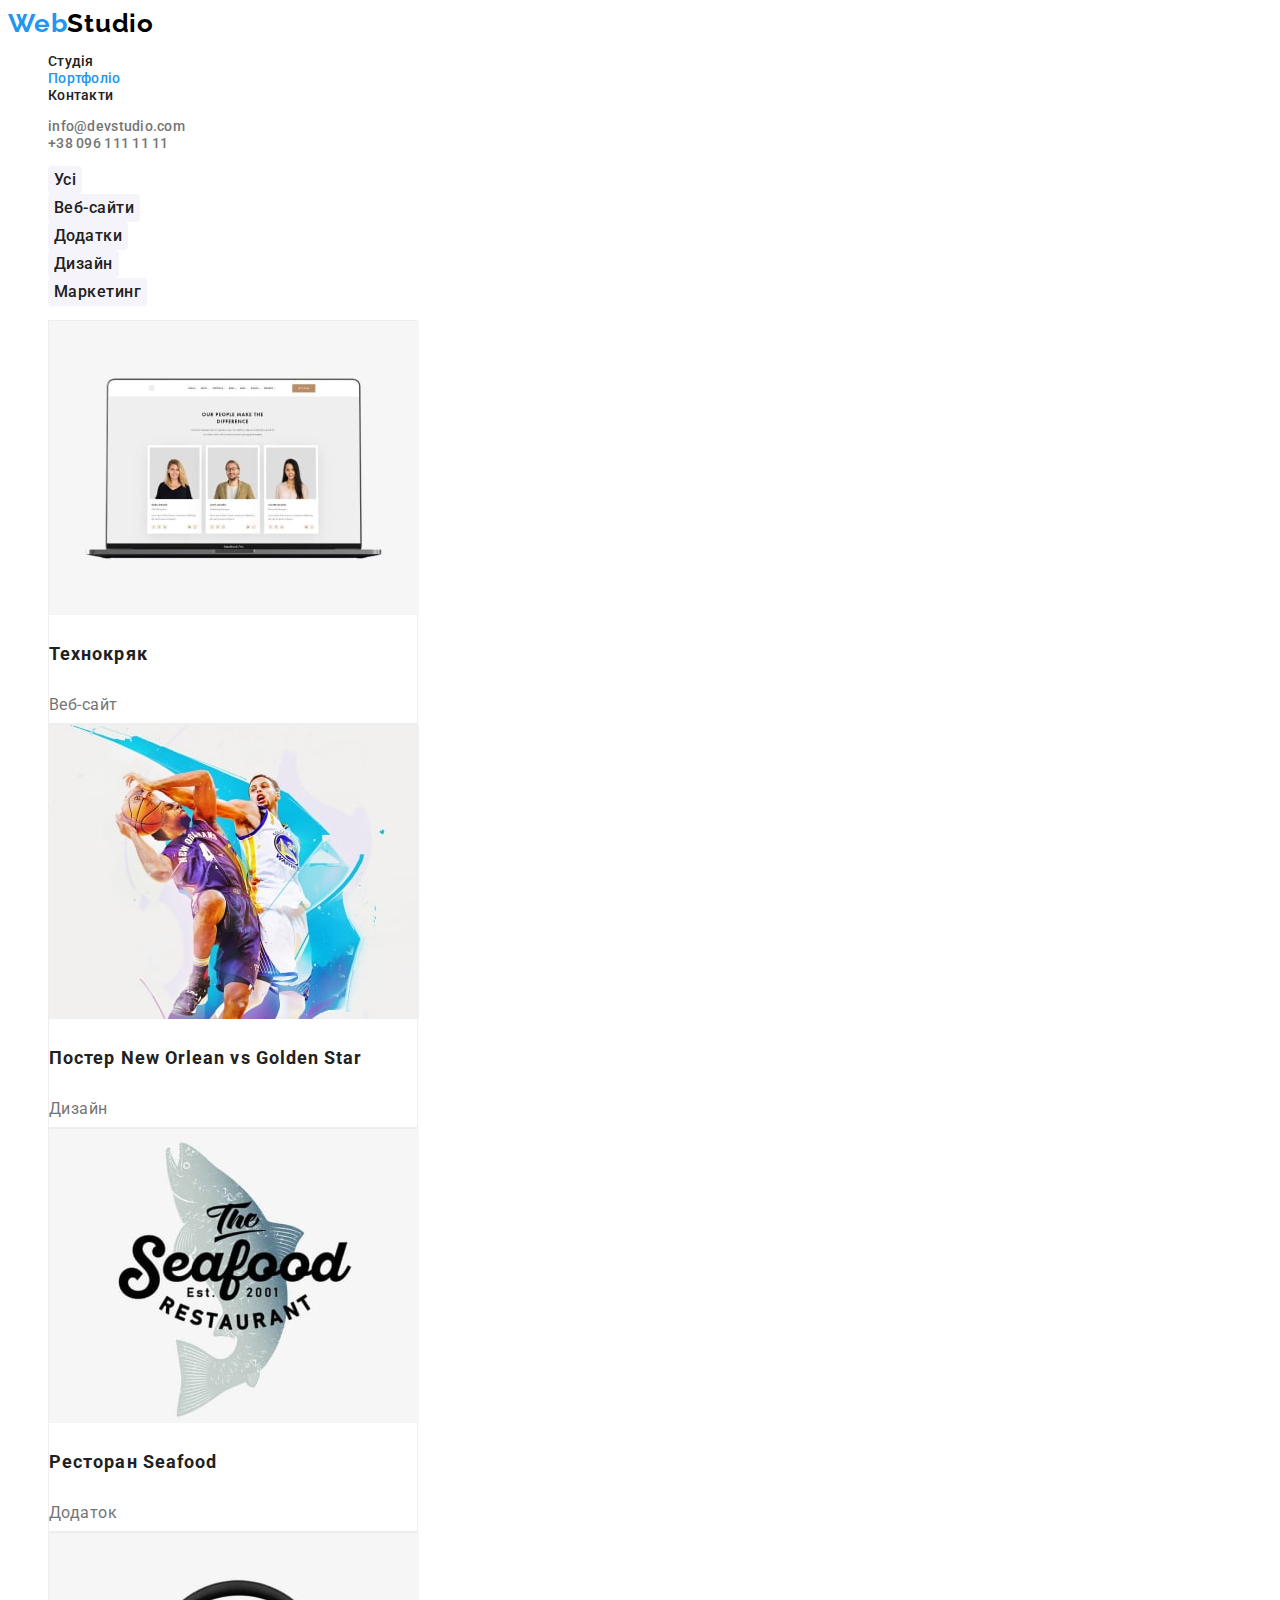
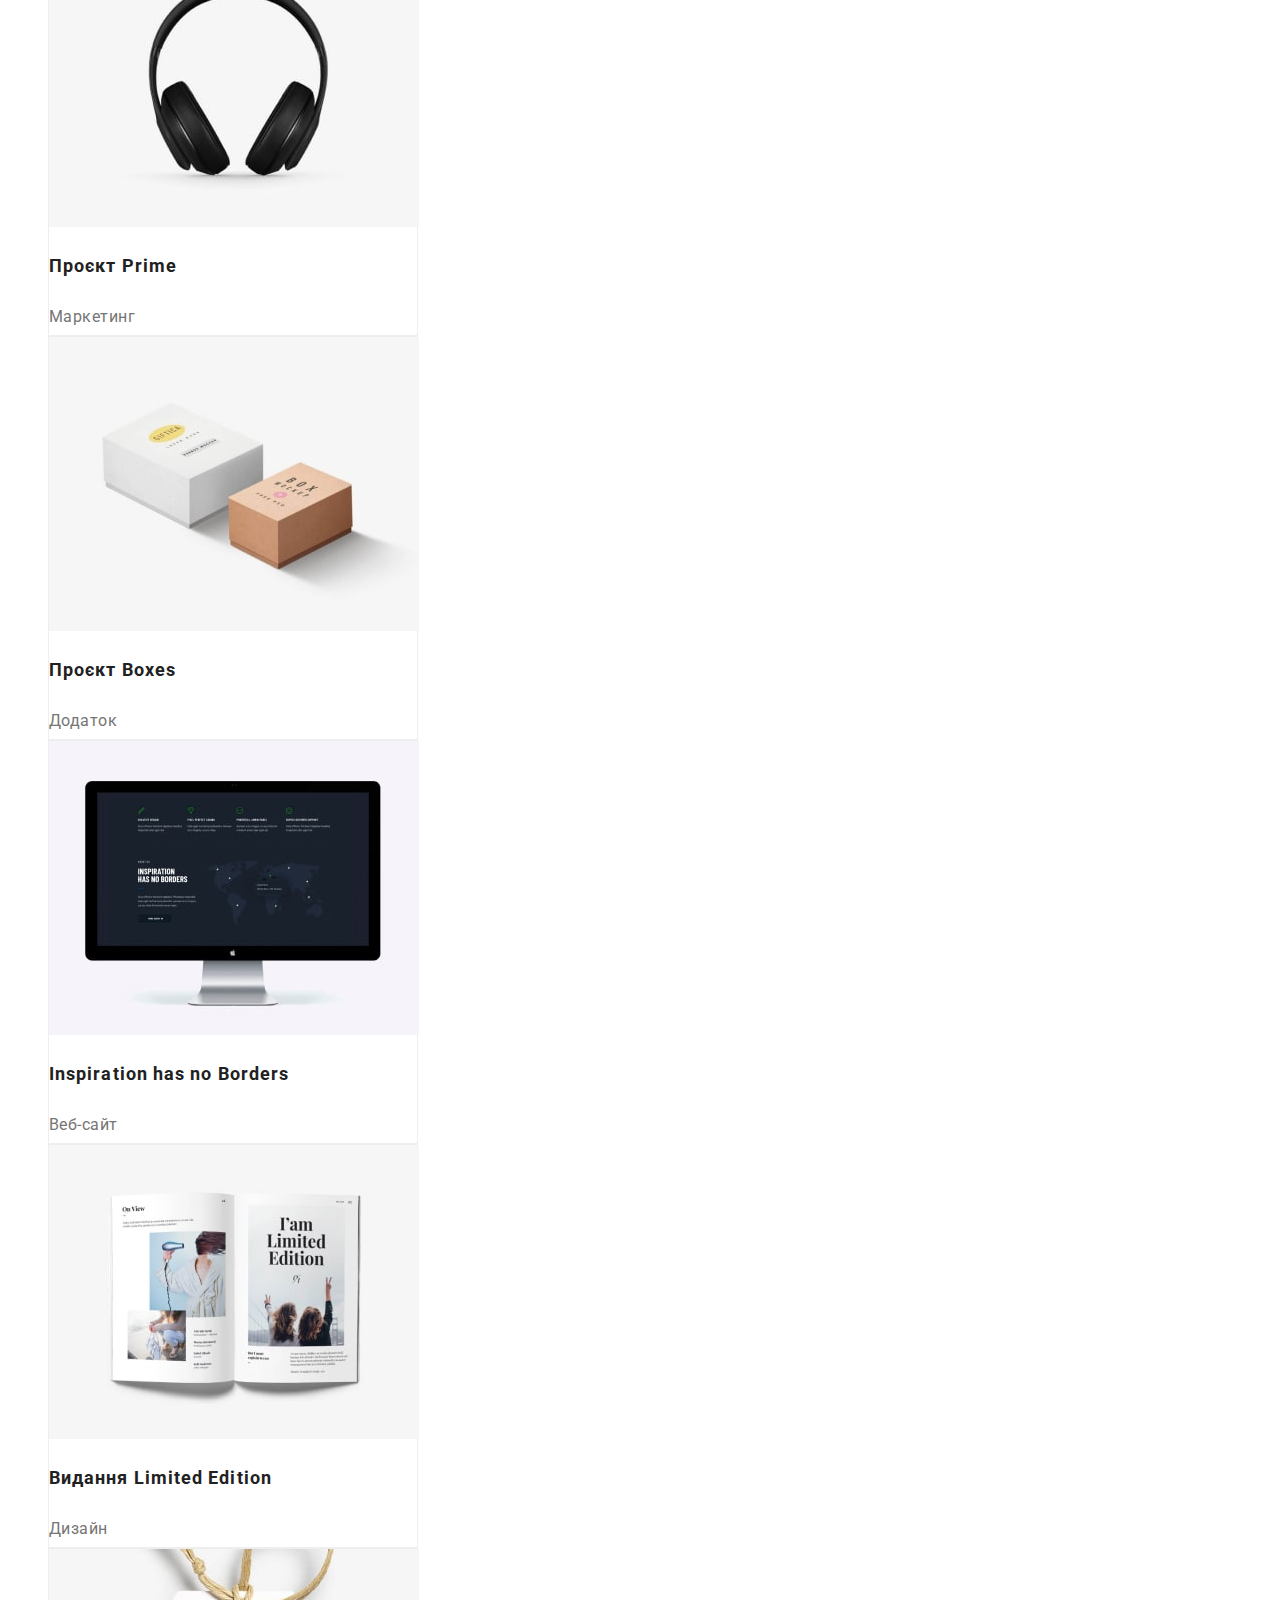
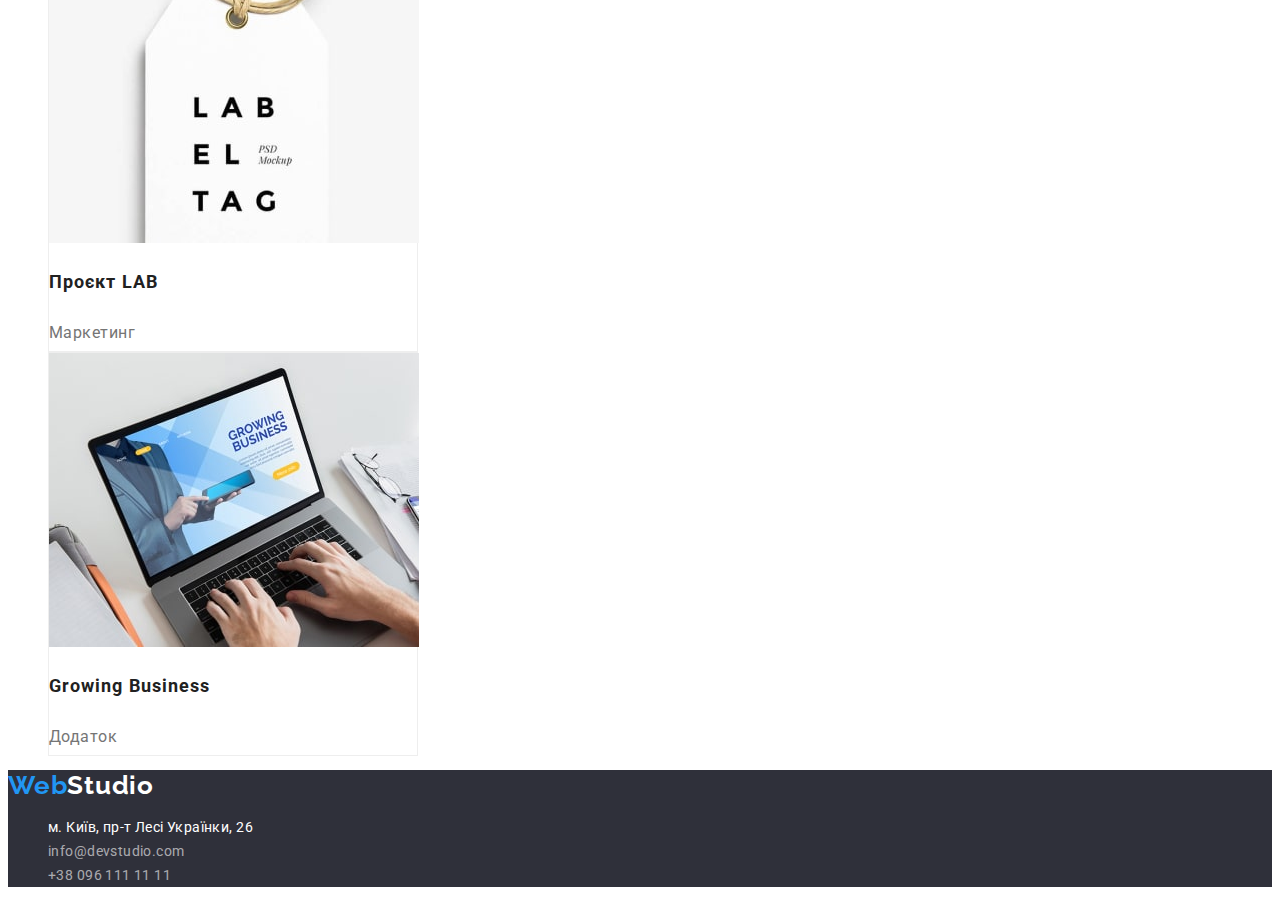
==== portfolio.html @ 9d87f9bf "Initial commit" ====
<!DOCTYPE html>
<html lang="uk">
  <head>
    <meta charset="UTF-8" />
    <meta http-equiv="X-UA-Compatible" content="IE=edge" />
    <meta name="viewport" content="width=device-width, initial-scale=1.0" />
    <title>WebStudio2</title>

    <link
      href="https://fonts.googleapis.com/css2?family=Raleway:wght@700&family=Roboto:wght@400;500;700;900&display=swap"
      rel="stylesheet"
    />
    <link rel="stylesheet" href="./css/styles.css" />
  </head>
  <body>
    <!-- Верхня лінія -->
    <header class="page-header">
      <nav>
        <a class="logo link" href="./index.html">Web<span class="logo-header">Studio</span></a>
        <ul class="nav-list list site-nav">
          <li class="nav-item"><a class="nav-link link" href="./index.html">Студія</a></li>
          <li class="nav-item">
            <a class="nav-link link current" href="./portfolio.html">Портфоліо</a>
          </li>
          <li class="nav-item"><a class="nav-link link" href="./index.html">Контакти</a></li>
        </ul>
      </nav>
      <ul class="list">
        <li><a class="link header-mail" href="mailto:info@devstudio.com">info@devstudio.com</a></li>
        <li><a class="link header-tel" href="tel:+380961111111">+38 096 111 11 11</a></li>
      </ul>
    </header>
    <!-- Portfolio -->
    <main>
      <section>
        <h1 class="visually-hidden"></h1>
        <ul class="filter">
          <li class="list button-list"><button type="button" class="btn-text">Усі</button></li>
          <li class="list button-list">
            <button type="button" class="btn-text">Веб-сайти</button>
          </li>
          <li class="list button-list"><button type="button" class="btn-text">Додатки</button></li>
          <li class="list button-list"><button type="button" class="btn-text">Дизайн</button></li>
          <li class="list button-list">
            <button type="button" class="btn-text">Маркетинг</button>
          </li>
        </ul>

        <ul class="list">
          <li class="box">
            <img src="./portfolio-img/web.jpg" alt="laptop" width="370" height="294" />
            <h3 class="portfolio-title">Технокряк</h3>
            <p class="portfolio-descr">Веб-сайт</p>
          </li>
          <li class="box">
            <img src="./portfolio-img/design.jpg" alt="basketboll" width="370" height="294" />
            <h3 class="portfolio-title">Постер New Orlean vs Golden Star</h3>
            <p class="portfolio-descr">Дизайн</p>
          </li>
          <li class="box">
            <img src="./portfolio-img/app.jpg" alt="seafood logo" width="370" height="294" />
            <h3 class="portfolio-title">Ресторан Seafood</h3>
            <p class="portfolio-descr">Додаток</p>
          </li>
          <li class="box">
            <img src="./portfolio-img/market.jpg" alt="headphones" width="370" height="294" />
            <h3 class="portfolio-title">Проєкт Prime</h3>
            <p class="portfolio-descr">Маркетинг</p>
          </li>
          <li class="box">
            <img src="./portfolio-img/boxes.jpg" alt="two boxes" width="370" height="294" />
            <h3 class="portfolio-title">Проєкт Boxes</h3>
            <p class="portfolio-descr">Додаток</p>
          </li>
          <li class="box">
            <img src="./portfolio-img/web2.jpg" alt="screen" width="370" height="294" />
            <h3 class="portfolio-title">Inspiration has no Borders</h3>
            <p class="portfolio-descr">Веб-сайт</p>
          </li>
          <li class="box">
            <img src="./portfolio-img/book.jpg" alt="open book" width="370" height="294" />
            <h3 class="portfolio-title">Видання Limited Edition</h3>
            <p class="portfolio-descr">Дизайн</p>
          </li>
          <li class="box">
            <img src="./portfolio-img/lab.jpg" alt="tag" width="370" height="294" />
            <h3 class="portfolio-title">Проєкт LAB</h3>
            <p class="portfolio-descr">Маркетинг</p>
          </li>
          <li class="box">
            <img src="./portfolio-img/laptop.jpg" alt="open laptop" width="370" height="294" />
            <h3 class="portfolio-title">Growing Business</h3>
            <p class="portfolio-descr">Додаток</p>
          </li>
        </ul>
      </section>
    </main>
    <!-- Підвал -->
    <footer class="footer-bgr">
      <a class="logo link" href="./index.html">Web<span class="logo-footer">Studio</span></a>
      <address>
        <ul class="list">
          <li>
            <a
              class="link footer-ad"
              href="https://goo.gl/maps/rZQNsx2Azzac7aHD6"
              rel="noopener noreferrer nofollow"
              target="_blank"
              >м. Київ, пр-т Лесі Українки, 26</a
            >
          </li>
          <li>
            <a class="link footer-contact" href="mailto:info@devstudio.com">info@devstudio.com</a>
          </li>
          <li>
            <a class="link footer-contact" href="tel:+380961111111">+38 096 111 11 11</a>
          </li>
        </ul>
      </address>
    </footer>
  </body>
</html>
---- css/styles.css ----
.list {
  list-style: none;
}
.link {
  text-decoration: none;
}
:root {
  --main-title-color: #ffffff;
  --acsent-colour: #2196f3;
  --text-color: #212121;
  --description-text-color: #757575;
}
body {
  font-family: 'Roboto', sans-serif;
  background-color: var(--main-title-color);
  color: var(--text-color);
  font-size: 14px;
}
/*-------------------------------------------------------Header----------*/
.visually-hidden {
  position: absolute;
  white-space: nowrap;
  width: 1px;
  height: 1px;
  overflow: hidden;
  border: 0;
  padding: 0;
  clip: rect(0 0 0 0);
  clip-path: inset(50%);
  margin: -1px;
}
.logo {
  font-family: 'Raleway', sans-serif;
  font-style: normal;
  font-weight: 700;
  font-size: 26px;
  line-height: 31px;
  letter-spacing: 0.03em;
  color: var(--acsent-colour);
}
.logo-header {
  color: #000000;
}

.site-nav .link.current {
  color: var(--acsent-colour);
}
.nav-link {
  font-weight: 500;
  line-height: 1.14;
  letter-spacing: 0.02em;
  color: var(--text-color);
}
.nav-link:hover,
.nav-link:focus {
  color: var(--acsent-colour);
}
.header-tel {
  font-weight: 500;
  line-height: 1.14;
  letter-spacing: 0.02em;
  color: var(--description-text-color);
}
.header-mail {
  font-weight: 500;
  line-height: 1.14;
  letter-spacing: 0.02em;
  color: var(--description-text-color);
}
.header-tel:hover,
.header-tel:focus {
  color: var(--acsent-colour);
}
.header-mail:hover,
.header-mail:focus {
  color: var(--acsent-colour);
}
/*-----------------------------------------------------Шапка--------------*/
.main-bg {
  background: #2f303a;
}
.main-title {
  font-weight: 900;
  font-size: 44px;
  line-height: calc(60 / 44);
  text-align: center;
  letter-spacing: 0.06em;
  text-transform: uppercase;
  color: var(--main-title-color);
}

.main-btn {
  font-family: inherit;
  font-weight: 700;
  font-size: 16px;
  line-height: calc(30 / 16);
  display: flex;
  align-items: center;
  text-align: center;
  letter-spacing: 0.06em;
  color: var(--main-title-color);
  cursor: pointer;
  background-color: var(--acsent-colour);
  box-shadow: 0px 4px 4px rgba(0, 0, 0, 0.15);
  border-radius: 4px;
  border: var(--acsent-colour);
}
.main-btn:hover,
.main-btn:focus {
  color: #188ce8;
}
/*-------------------------------------------Особливості-----------------*/

/*.features{
            position: absolute;
                width: 1170px;
                height: 98px;
                left: 215px;
                top: 774px;
        }
        .features-list{

        }
        .features-item{

        }*/
.fetures-title {
  font-size: 14px;
  line-height: calc(16 / 14);
  letter-spacing: 0.03em;
  text-transform: uppercase;
}
.features-text {
  line-height: calc(24 / 14);
  letter-spacing: 0.03em;
  color: var(--description-text-color);
}
/* .section-bgr{
            background-color: #F5F5F5;
        }*/
/*-------------------------------------------Чим ми займаємось-----------------*/
.section-title {
  font-size: 36px;
  line-height: calc(42 / 36);
  text-align: center;
  letter-spacing: 0.03em;
}
/*-------------------------------Team-----------------------------*/
.team-bgr {
  /* position: absolute;
width: 1600px;
height: 648px;
left: 0px;
top: 1446px;*/

  background-color: #f5f4fa;
}
.team-title {
  font-style: normal;
  font-weight: 500;
  font-size: 16px;
  line-height: calc(19 / 16);
  letter-spacing: 0.03em;
  color: var(--text-color);
}
.team-text {
  font-weight: 400;
  font-style: normal;
  font-size: 16px;
  line-height: calc(19 / 16);
  letter-spacing: 0.03em;
  color: var(--description-text-color);
}
.card {
  background: var(--main-title-color);
}
/*-------------------------------Footer-----------------------------*/
.footer-bgr {
  background-color: #2f303a;
}

.logo-footer {
  color: var(--main-title-color);
}
.footer-ad {
  font-style: normal;
  line-height: calc(24 / 14);
  letter-spacing: 0.03em;
  color: var(--main-title-color);
}
.footer-contact {
  font-style: normal;
  line-height: calc(24 / 14);
  letter-spacing: 0.03em;
  color: rgba(255, 255, 255, 0.6);
}
/*.footer-ad:hover,
.footer-ad:active {
  color: var(--acsent-colour);
}*/
.footer-contact:hover,
.footer-contact:focus {
  color: var(--acsent-colour);
}
/*-----------------------------------Portfolio-----------------------*/
/*Button-list*/

.btn-text {
  font-family: inherit;
  font-style: normal;
  font-weight: 500;
  font-size: 16px;
  line-height: calc(26 / 16);
  text-align: center;
  letter-spacing: 0.03em;
  color: var(--text-color);
  cursor: pointer;
  background-color: #f5f4fa;
  border-radius: 4px;
  border-style: none;
}

.btn-text:hover,
.btn-text:focus {
  background-color: var(--acsent-colour);
  color: var(--main-title-color);
}

/*--------Images---------------------*/
.box {
  box-sizing: border-box;

  width: 370px;
  height: 404px;
  left: 615px;
  top: 696px;

  background: var(--main-title-color);
  border: 1px solid #eeeeee;
}
.portfolio-title {
  font-size: 18px;
  line-height: calc(36 / 18);
  letter-spacing: 0.06em;
}
.portfolio-descr {
  font-size: 16px;
  line-height: calc(30 / 16);
  letter-spacing: 0.03em;
  color: var(--description-text-color);
}
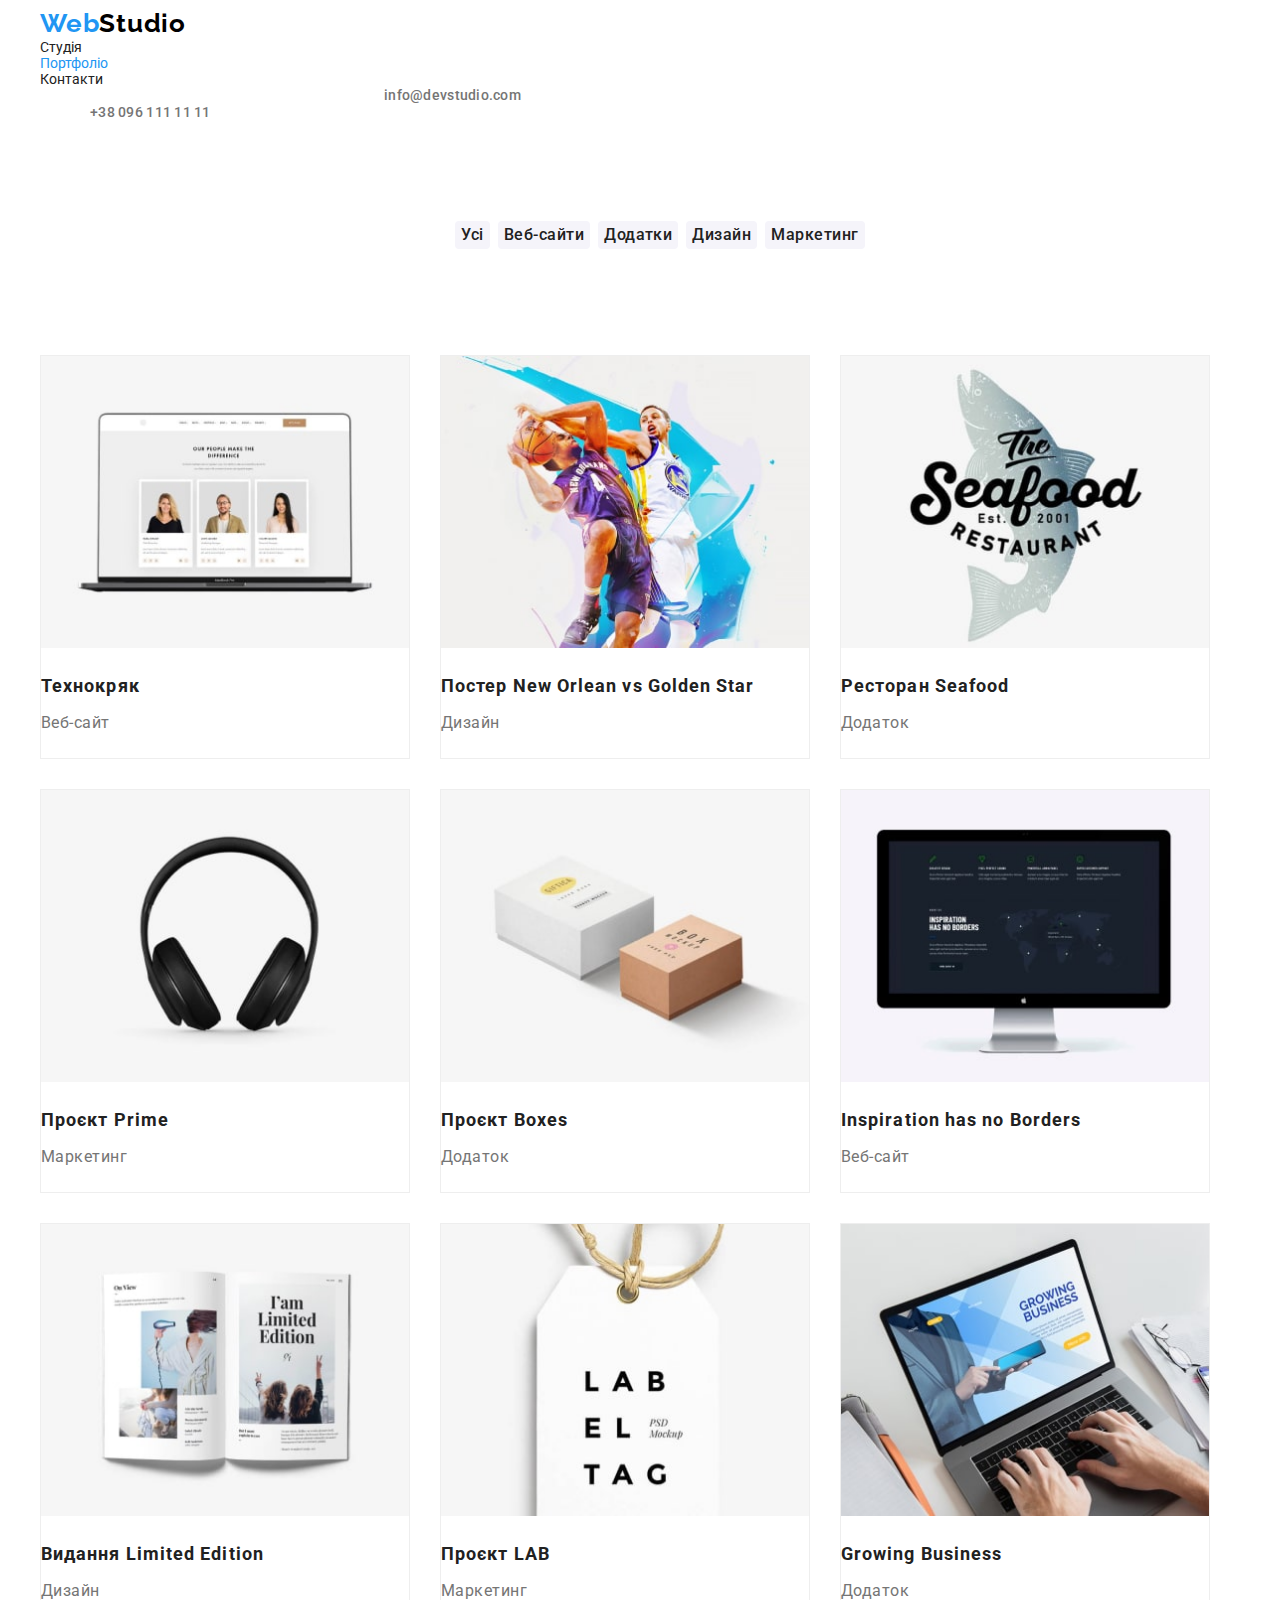
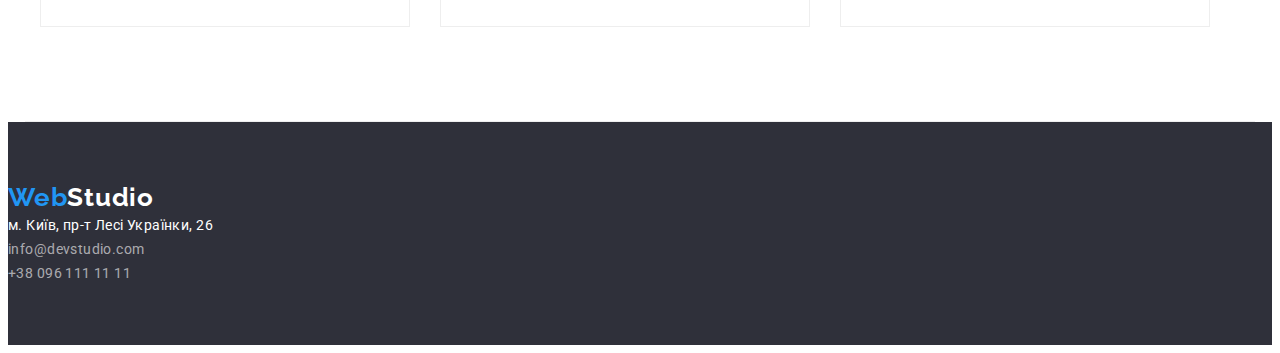
==== commit 9455da18: "...." ====
--- a/portfolio.html
+++ b/portfolio.html
@@ -5,7 +5,15 @@
     <meta http-equiv="X-UA-Compatible" content="IE=edge" />
     <meta name="viewport" content="width=device-width, initial-scale=1.0" />
     <title>WebStudio2</title>
-
+    <!--Normalise-->
+    <link
+      rel="stylesheet"
+      href="https://cdnjs.cloudflare.com/ajax/libs/modern-normalize/1.1.0/modern-normalize.min.css"
+      integrity="sha512-wpPYUAdjBVSE4KJnH1VR1HeZfpl1ub8YT/NKx4PuQ5NmX2tKuGu6U/JRp5y+Y8XG2tV+wKQpNHVUX03MfMFn9Q=="
+      crossorigin="anonymous"
+      referrerpolicy="no-referrer"
+    />
+    <!--Custom Styles-->
     <link
       href="https://fonts.googleapis.com/css2?family=Raleway:wght@700&family=Roboto:wght@400;500;700;900&display=swap"
       rel="stylesheet"
@@ -15,84 +23,94 @@
   <body>
     <!-- Верхня лінія -->
     <header class="page-header">
-      <nav>
-        <a class="logo link" href="./index.html">Web<span class="logo-header">Studio</span></a>
-        <ul class="nav-list list site-nav">
-          <li class="nav-item"><a class="nav-link link" href="./index.html">Студія</a></li>
-          <li class="nav-item">
-            <a class="nav-link link current" href="./portfolio.html">Портфоліо</a>
+      <div class="container">
+        <nav>
+          <a class="logo link" href="./index.html">Web<span class="logo-header">Studio</span></a>
+          <ul class="nav-list list site-nav">
+            <li class="nav-item"><a class="nav-link link" href="./index.html">Студія</a></li>
+            <li class="nav-item">
+              <a class="nav-link link current" href="./portfolio.html">Портфоліо</a>
+            </li>
+            <li class="nav-item"><a class="nav-link link" href="./index.html">Контакти</a></li>
+          </ul>
+        </nav>
+        <ul class="list">
+          <li>
+            <a class="link header-mail" href="mailto:info@devstudio.com">info@devstudio.com</a>
           </li>
-          <li class="nav-item"><a class="nav-link link" href="./index.html">Контакти</a></li>
+          <li><a class="link header-tel" href="tel:+380961111111">+38 096 111 11 11</a></li>
         </ul>
-      </nav>
-      <ul class="list">
-        <li><a class="link header-mail" href="mailto:info@devstudio.com">info@devstudio.com</a></li>
-        <li><a class="link header-tel" href="tel:+380961111111">+38 096 111 11 11</a></li>
-      </ul>
+      </div>
     </header>
-    <!-- Portfolio -->
+    <!--button list----->
     <main>
       <section>
-        <h1 class="visually-hidden"></h1>
-        <ul class="filter">
-          <li class="list button-list"><button type="button" class="btn-text">Усі</button></li>
-          <li class="list button-list">
-            <button type="button" class="btn-text">Веб-сайти</button>
-          </li>
-          <li class="list button-list"><button type="button" class="btn-text">Додатки</button></li>
-          <li class="list button-list"><button type="button" class="btn-text">Дизайн</button></li>
-          <li class="list button-list">
-            <button type="button" class="btn-text">Маркетинг</button>
-          </li>
-        </ul>
-
-        <ul class="list">
-          <li class="box">
-            <img src="./portfolio-img/web.jpg" alt="laptop" width="370" height="294" />
-            <h3 class="portfolio-title">Технокряк</h3>
-            <p class="portfolio-descr">Веб-сайт</p>
-          </li>
-          <li class="box">
-            <img src="./portfolio-img/design.jpg" alt="basketboll" width="370" height="294" />
-            <h3 class="portfolio-title">Постер New Orlean vs Golden Star</h3>
-            <p class="portfolio-descr">Дизайн</p>
-          </li>
-          <li class="box">
-            <img src="./portfolio-img/app.jpg" alt="seafood logo" width="370" height="294" />
-            <h3 class="portfolio-title">Ресторан Seafood</h3>
-            <p class="portfolio-descr">Додаток</p>
-          </li>
-          <li class="box">
-            <img src="./portfolio-img/market.jpg" alt="headphones" width="370" height="294" />
-            <h3 class="portfolio-title">Проєкт Prime</h3>
-            <p class="portfolio-descr">Маркетинг</p>
-          </li>
-          <li class="box">
-            <img src="./portfolio-img/boxes.jpg" alt="two boxes" width="370" height="294" />
-            <h3 class="portfolio-title">Проєкт Boxes</h3>
-            <p class="portfolio-descr">Додаток</p>
-          </li>
-          <li class="box">
-            <img src="./portfolio-img/web2.jpg" alt="screen" width="370" height="294" />
-            <h3 class="portfolio-title">Inspiration has no Borders</h3>
-            <p class="portfolio-descr">Веб-сайт</p>
-          </li>
-          <li class="box">
-            <img src="./portfolio-img/book.jpg" alt="open book" width="370" height="294" />
-            <h3 class="portfolio-title">Видання Limited Edition</h3>
-            <p class="portfolio-descr">Дизайн</p>
-          </li>
-          <li class="box">
-            <img src="./portfolio-img/lab.jpg" alt="tag" width="370" height="294" />
-            <h3 class="portfolio-title">Проєкт LAB</h3>
-            <p class="portfolio-descr">Маркетинг</p>
-          </li>
-          <li class="box">
-            <img src="./portfolio-img/laptop.jpg" alt="open laptop" width="370" height="294" />
-            <h3 class="portfolio-title">Growing Business</h3>
-            <p class="portfolio-descr">Додаток</p>
-          </li>
-        </ul>
+        <div class="container">
+          <h1 class="visually-hidden"></h1>
+          <ul class="filter">
+            <li class="list button-list"><button type="button" class="btn-text">Усі</button></li>
+            <li class="list button-list">
+              <button type="button" class="btn-text">Веб-сайти</button>
+            </li>
+            <li class="list button-list">
+              <button type="button" class="btn-text">Додатки</button>
+            </li>
+            <li class="list button-list"><button type="button" class="btn-text">Дизайн</button></li>
+            <li class="list button-list">
+              <button type="button" class="btn-text">Маркетинг</button>
+            </li>
+          </ul>
+        </div>
+        <!-- Portfolio -->
+        <div class="container img-border">
+          <ul class="list portfolio-card">
+            <li class="box">
+              <img src="./portfolio-img/web.jpg" alt="laptop" width="370" height="294" />
+              <h3 class="portfolio-title">Технокряк</h3>
+              <p class="portfolio-descr">Веб-сайт</p>
+            </li>
+            <li class="box">
+              <img src="./portfolio-img/design.jpg" alt="basketboll" width="370" height="294" />
+              <h3 class="portfolio-title">Постер New Orlean vs Golden Star</h3>
+              <p class="portfolio-descr">Дизайн</p>
+            </li>
+            <li class="box">
+              <img src="./portfolio-img/app.jpg" alt="seafood logo" width="370" height="294" />
+              <h3 class="portfolio-title">Ресторан Seafood</h3>
+              <p class="portfolio-descr">Додаток</p>
+            </li>
+            <li class="box">
+              <img src="./portfolio-img/market.jpg" alt="headphones" width="370" height="294" />
+              <h3 class="portfolio-title">Проєкт Prime</h3>
+              <p class="portfolio-descr">Маркетинг</p>
+            </li>
+            <li class="box">
+              <img src="./portfolio-img/boxes.jpg" alt="two boxes" width="370" height="294" />
+              <h3 class="portfolio-title">Проєкт Boxes</h3>
+              <p class="portfolio-descr">Додаток</p>
+            </li>
+            <li class="box">
+              <img src="./portfolio-img/web2.jpg" alt="screen" width="370" height="294" />
+              <h3 class="portfolio-title">Inspiration has no Borders</h3>
+              <p class="portfolio-descr">Веб-сайт</p>
+            </li>
+            <li class="box">
+              <img src="./portfolio-img/book.jpg" alt="open book" width="370" height="294" />
+              <h3 class="portfolio-title">Видання Limited Edition</h3>
+              <p class="portfolio-descr">Дизайн</p>
+            </li>
+            <li class="box">
+              <img src="./portfolio-img/lab.jpg" alt="tag" width="370" height="294" />
+              <h3 class="portfolio-title">Проєкт LAB</h3>
+              <p class="portfolio-descr">Маркетинг</p>
+            </li>
+            <li class="box">
+              <img src="./portfolio-img/laptop.jpg" alt="open laptop" width="370" height="294" />
+              <h3 class="portfolio-title">Growing Business</h3>
+              <p class="portfolio-descr">Додаток</p>
+            </li>
+          </ul>
+        </div>
       </section>
     </main>
     <!-- Підвал -->
--- a/css/styles.css
+++ b/css/styles.css
@@ -1,22 +1,67 @@
-.list {
-  list-style: none;
-}
-.link {
-  text-decoration: none;
-}
 :root {
   --main-title-color: #ffffff;
   --acsent-colour: #2196f3;
   --text-color: #212121;
   --description-text-color: #757575;
 }
+
 body {
   font-family: 'Roboto', sans-serif;
   background-color: var(--main-title-color);
   color: var(--text-color);
   font-size: 14px;
 }
-/*-------------------------------------------------------Header----------*/
+
+/*-------Reset---------*/
+/* Стили для обнуления верхних отступов у элементов  */
+h1,
+h2,
+h3,
+h4,
+h5,
+h6,
+p {
+  margin: 0;
+}
+
+/* Класс для обнуления базовых свойств у списков (ul)  */
+.list {
+  list-style: none;
+  padding-left: 0;
+  margin: 0;
+}
+
+/* Класс для обнуления базовых свойств у ссылок  */
+.link {
+  text-decoration: none;
+  color: inherit;
+}
+
+/* Свойства для корректного отображения картинок  */
+img {
+  display: block;
+  max-width: 100%;
+  height: auto;
+}
+
+/* Свойства для обнуления курсива у address  */
+
+address {
+  font-style: normal;
+}
+
+/* components */
+.container {
+  width: 1200px;
+  padding: 0 15px;
+  margin: 0 auto;
+}
+
+.section {
+  padding-top: 94px;
+  padding-bottom: 94px;
+}
+
 .visually-hidden {
   position: absolute;
   white-space: nowrap;
@@ -29,6 +74,17 @@
   clip-path: inset(50%);
   margin: -1px;
 }
+/*-------------------------------------------------------Header----------*/
+
+.header .container {
+  padding-left: 215px;
+  padding-right: 215px;
+}
+.header-container {
+  display: flex;
+  align-items: center;
+}
+
 .logo {
   font-family: 'Raleway', sans-serif;
   font-style: normal;
@@ -37,35 +93,62 @@
   line-height: 31px;
   letter-spacing: 0.03em;
   color: var(--acsent-colour);
+  margin-right: 93px;
 }
 .logo-header {
   color: #000000;
 }
 
+.header-nav-list {
+  display: flex;
+  align-items: center;
+  gap: 50px;
+}
+
 .site-nav .link.current {
   color: var(--acsent-colour);
 }
-.nav-link {
+
+.header-nav-item {
+  gap: 50px;
+}
+
+.header-nav-link {
   font-weight: 500;
   line-height: 1.14;
   letter-spacing: 0.02em;
   color: var(--text-color);
-}
-.nav-link:hover,
-.nav-link:focus {
-  color: var(--acsent-colour);
-}
+  padding-top: 32px;
+  padding-bottom: 32px;
+}
+.header-nav-link:hover,
+.header-nav-link:focus {
+  color: var(--acsent-colour);
+}
+
+.header-contact {
+  text-align: center;
+  margin-right: auto;
+  gap: 50px;
+  padding-top: 32px;
+  padding-bottom: 32px;
+  display: flex;
+}
+
 .header-tel {
   font-weight: 500;
   line-height: 1.14;
   letter-spacing: 0.02em;
   color: var(--description-text-color);
+  padding-right: 215px;
+  margin-left: 50px;
 }
 .header-mail {
   font-weight: 500;
   line-height: 1.14;
   letter-spacing: 0.02em;
   color: var(--description-text-color);
+  margin-left: 344px;
 }
 .header-tel:hover,
 .header-tel:focus {
@@ -75,18 +158,32 @@
 .header-mail:focus {
   color: var(--acsent-colour);
 }
+
+.header-nav .header-contact {
+  display: flex;
+  align-items: center;
+}
+
+.header-boeder {
+  border-bottom-width: 1px;
+  border-bottom-style: solid;
+  border-bottom-color: #ececec;
+}
 /*-----------------------------------------------------Шапка--------------*/
 .main-bg {
-  background: #2f303a;
+  background-color: #2f303a;
+  text-align: center;
+  padding-top: 200px;
+  padding-bottom: 200px;
 }
 .main-title {
   font-weight: 900;
   font-size: 44px;
   line-height: calc(60 / 44);
-  text-align: center;
   letter-spacing: 0.06em;
   text-transform: uppercase;
   color: var(--main-title-color);
+  margin-bottom: 30px;
 }
 
 .main-btn {
@@ -94,7 +191,7 @@
   font-weight: 700;
   font-size: 16px;
   line-height: calc(30 / 16);
-  display: flex;
+  display: inline-block;
   align-items: center;
   text-align: center;
   letter-spacing: 0.06em;
@@ -111,34 +208,38 @@
 }
 /*-------------------------------------------Особливості-----------------*/
 
-/*.features{
-            position: absolute;
-                width: 1170px;
-                height: 98px;
-                left: 215px;
-                top: 774px;
-        }
-        .features-list{
-
-        }
-        .features-item{
-
-        }*/
+.features {
+}
+
+.features-list {
+  display: flex;
+  gap: 30px;
+}
+
+.features-item {
+}
+
 .fetures-title {
   font-size: 14px;
   line-height: calc(16 / 14);
   letter-spacing: 0.03em;
   text-transform: uppercase;
-}
+  margin-bottom: 10px;
+  color: var(--text-color);
+}
+
 .features-text {
   line-height: calc(24 / 14);
   letter-spacing: 0.03em;
   color: var(--description-text-color);
 }
-/* .section-bgr{
-            background-color: #F5F5F5;
-        }*/
+
 /*-------------------------------------------Чим ми займаємось-----------------*/
+.work-img {
+  display: flex;
+  gap: 30px;
+}
+
 .section-title {
   font-size: 36px;
   line-height: calc(42 / 36);
@@ -146,15 +247,22 @@
   letter-spacing: 0.03em;
 }
 /*-------------------------------Team-----------------------------*/
-.team-bgr {
-  /* position: absolute;
-width: 1600px;
-height: 648px;
-left: 0px;
-top: 1446px;*/
-
+
+.team-section {
   background-color: #f5f4fa;
 }
+.section-title {
+  margin-bottom: 50px;
+}
+
+.team-card {
+  display: flex;
+  flex-wrap: wrap;
+  gap: 30px;
+  flex-basis: calc(100%-90px / 4);
+  align-items: center;
+}
+
 .team-title {
   font-style: normal;
   font-weight: 500;
@@ -162,7 +270,10 @@
   line-height: calc(19 / 16);
   letter-spacing: 0.03em;
   color: var(--text-color);
-}
+  margin-bottom: 10px;
+  margin-top: 30px;
+}
+
 .team-text {
   font-weight: 400;
   font-style: normal;
@@ -170,6 +281,7 @@
   line-height: calc(19 / 16);
   letter-spacing: 0.03em;
   color: var(--description-text-color);
+  margin-bottom: 30px;
 }
 .card {
   background: var(--main-title-color);
@@ -177,6 +289,8 @@
 /*-------------------------------Footer-----------------------------*/
 .footer-bgr {
   background-color: #2f303a;
+  padding-top: 60px;
+  padding-bottom: 60px;
 }
 
 .logo-footer {
@@ -187,12 +301,15 @@
   line-height: calc(24 / 14);
   letter-spacing: 0.03em;
   color: var(--main-title-color);
+  margin-top: 20px;
+  margin-bottom: 9px;
 }
 .footer-contact {
   font-style: normal;
   line-height: calc(24 / 14);
   letter-spacing: 0.03em;
   color: rgba(255, 255, 255, 0.6);
+  gap: 9px;
 }
 /*.footer-ad:hover,
 .footer-ad:active {
@@ -204,6 +321,13 @@
 }
 /*-----------------------------------Portfolio-----------------------*/
 /*Button-list*/
+
+.filter {
+  display: flex;
+  margin: 100px 0 50px 0;
+  justify-content: center;
+  gap: 8px;
+}
 
 .btn-text {
   font-family: inherit;
@@ -238,14 +362,37 @@
   background: var(--main-title-color);
   border: 1px solid #eeeeee;
 }
+
+.img-border {
+  border: 1px;
+  border-bottom-style: solid;
+  color: #eeeeee;
+}
+
 .portfolio-title {
+  font-weight: 700;
   font-size: 18px;
   line-height: calc(36 / 18);
   letter-spacing: 0.06em;
-}
+  color: var(--text-color);
+  padding-top: 20px;
+  margin-bottom: 4px;
+}
+
 .portfolio-descr {
   font-size: 16px;
   line-height: calc(30 / 16);
   letter-spacing: 0.03em;
   color: var(--description-text-color);
-}
+  padding-bottom: 20px;
+}
+
+.portfolio-card {
+  display: flex;
+  flex-wrap: wrap;
+  gap: 30px;
+  flex-basis: calc(100%-180px / 9);
+  align-items: center;
+  padding-bottom: 94px;
+  padding-top: 56px;
+}
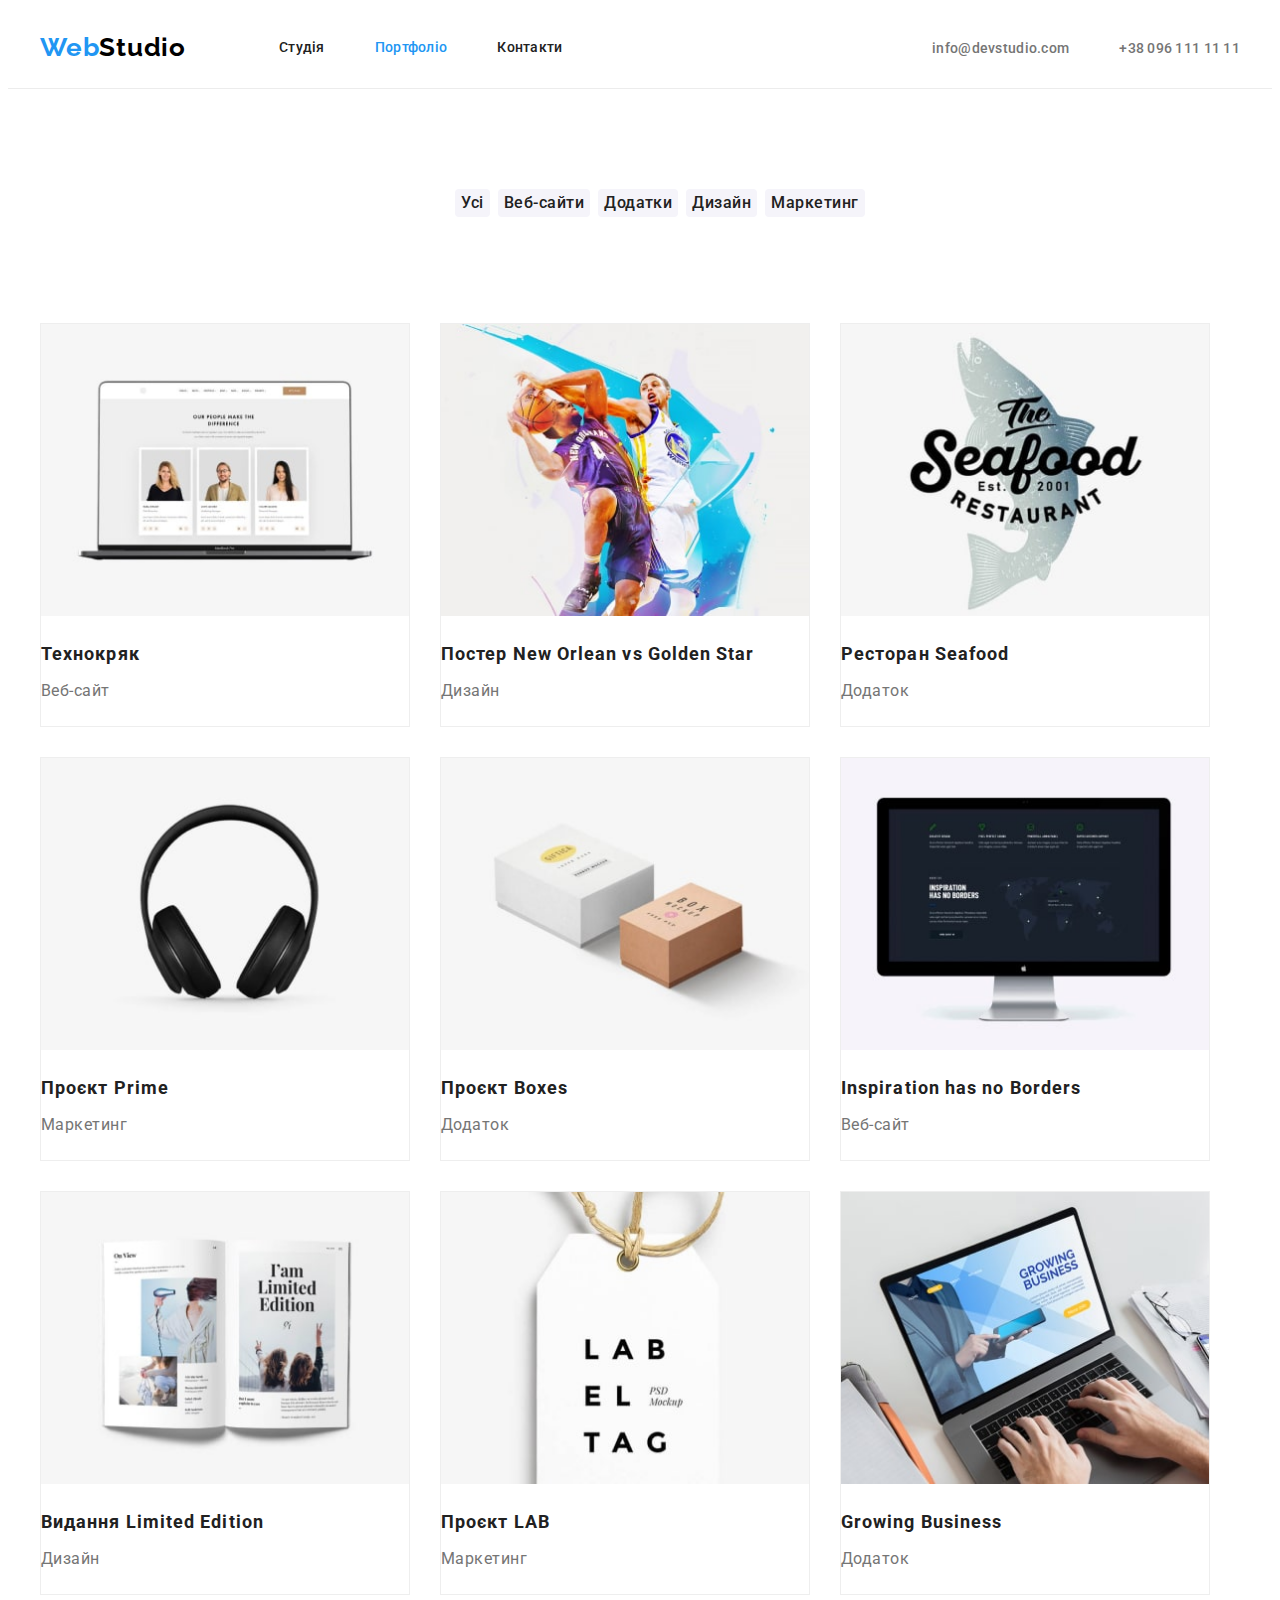
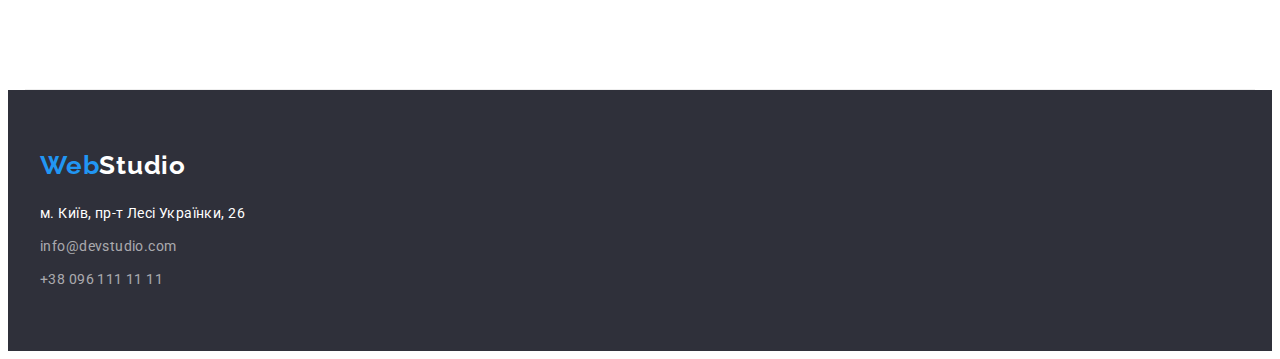
==== commit 8703656b: "fixed" ====
--- a/portfolio.html
+++ b/portfolio.html
@@ -22,19 +22,23 @@
   </head>
   <body>
     <!-- Верхня лінія -->
-    <header class="page-header">
-      <div class="container">
-        <nav>
+    <header class="page-header header-border">
+      <div class="header-container container">
+        <nav class="header-nav">
           <a class="logo link" href="./index.html">Web<span class="logo-header">Studio</span></a>
-          <ul class="nav-list list site-nav">
-            <li class="nav-item"><a class="nav-link link" href="./index.html">Студія</a></li>
-            <li class="nav-item">
-              <a class="nav-link link current" href="./portfolio.html">Портфоліо</a>
+          <ul class="header-nav-list list site-nav">
+            <li class="header-nav-item">
+              <a class="header-nav-link link" href="./index.html">Студія</a>
             </li>
-            <li class="nav-item"><a class="nav-link link" href="./index.html">Контакти</a></li>
+            <li class="header-nav-item">
+              <a class="header-nav-link link current" href="./portfolio.html">Портфоліо</a>
+            </li>
+            <li class="header-nav-item">
+              <a class="header-nav-link link" href="./index.html">Контакти</a>
+            </li>
           </ul>
         </nav>
-        <ul class="list">
+        <ul class="header-contact list">
           <li>
             <a class="link header-mail" href="mailto:info@devstudio.com">info@devstudio.com</a>
           </li>
@@ -115,26 +119,28 @@
     </main>
     <!-- Підвал -->
     <footer class="footer-bgr">
-      <a class="logo link" href="./index.html">Web<span class="logo-footer">Studio</span></a>
-      <address>
-        <ul class="list">
-          <li>
-            <a
-              class="link footer-ad"
-              href="https://goo.gl/maps/rZQNsx2Azzac7aHD6"
-              rel="noopener noreferrer nofollow"
-              target="_blank"
-              >м. Київ, пр-т Лесі Українки, 26</a
-            >
-          </li>
-          <li>
-            <a class="link footer-contact" href="mailto:info@devstudio.com">info@devstudio.com</a>
-          </li>
-          <li>
-            <a class="link footer-contact" href="tel:+380961111111">+38 096 111 11 11</a>
-          </li>
-        </ul>
-      </address>
+      <div class="container">
+        <a class="logo link" href="./index.html">Web<span class="logo-footer">Studio</span></a>
+        <address>
+          <ul class="list footer-info">
+            <li>
+              <a
+                class="link footer-ad"
+                href="https://goo.gl/maps/rZQNsx2Azzac7aHD6"
+                rel="noopener noreferrer nofollow"
+                target="_blank"
+                >м. Київ, пр-т Лесі Українки, 26</a
+              >
+            </li>
+            <li>
+              <a class="link footer-contact" href="mailto:info@devstudio.com">info@devstudio.com</a>
+            </li>
+            <li>
+              <a class="link footer-contact" href="tel:+380961111111">+38 096 111 11 11</a>
+            </li>
+          </ul>
+        </address>
+      </div>
     </footer>
   </body>
 </html>
--- a/css/styles.css
+++ b/css/styles.css
@@ -120,6 +120,7 @@
   color: var(--text-color);
   padding-top: 32px;
   padding-bottom: 32px;
+  display: block;
 }
 .header-nav-link:hover,
 .header-nav-link:focus {
@@ -127,11 +128,7 @@
 }
 
 .header-contact {
-  text-align: center;
-  margin-right: auto;
   gap: 50px;
-  padding-top: 32px;
-  padding-bottom: 32px;
   display: flex;
 }
 
@@ -140,31 +137,32 @@
   line-height: 1.14;
   letter-spacing: 0.02em;
   color: var(--description-text-color);
-  padding-right: 215px;
-  margin-left: 50px;
-}
+}
+
 .header-mail {
   font-weight: 500;
   line-height: 1.14;
   letter-spacing: 0.02em;
   color: var(--description-text-color);
-  margin-left: 344px;
-}
+}
+
 .header-tel:hover,
 .header-tel:focus {
   color: var(--acsent-colour);
 }
+
 .header-mail:hover,
 .header-mail:focus {
   color: var(--acsent-colour);
 }
 
-.header-nav .header-contact {
-  display: flex;
-  align-items: center;
-}
-
-.header-boeder {
+.header-nav {
+  display: flex;
+  align-items: center;
+  margin-right: auto;
+}
+
+.header-border {
   border-bottom-width: 1px;
   border-bottom-style: solid;
   border-bottom-color: #ececec;
@@ -177,6 +175,7 @@
   padding-bottom: 200px;
 }
 .main-title {
+  width: 696px;
   font-weight: 900;
   font-size: 44px;
   line-height: calc(60 / 44);
@@ -184,6 +183,8 @@
   text-transform: uppercase;
   color: var(--main-title-color);
   margin-bottom: 30px;
+  margin-left: auto;
+  margin-right: auto;
 }
 
 .main-btn {
@@ -201,6 +202,7 @@
   box-shadow: 0px 4px 4px rgba(0, 0, 0, 0.15);
   border-radius: 4px;
   border: var(--acsent-colour);
+  padding: 10px 32px;
 }
 .main-btn:hover,
 .main-btn:focus {
@@ -217,6 +219,7 @@
 }
 
 .features-item {
+  width: 270px;
 }
 
 .fetures-title {
@@ -235,6 +238,10 @@
 }
 
 /*-------------------------------------------Чим ми займаємось-----------------*/
+.section-bgr {
+  padding-top: 0;
+}
+
 .work-img {
   display: flex;
   gap: 30px;
@@ -271,7 +278,12 @@
   letter-spacing: 0.03em;
   color: var(--text-color);
   margin-bottom: 10px;
-  margin-top: 30px;
+}
+
+.team-descr {
+  padding-top: 30px;
+  padding-bottom: 30px;
+  text-align: center;
 }
 
 .team-text {
@@ -281,7 +293,6 @@
   line-height: calc(19 / 16);
   letter-spacing: 0.03em;
   color: var(--description-text-color);
-  margin-bottom: 30px;
 }
 .card {
   background: var(--main-title-color);
@@ -293,23 +304,45 @@
   padding-bottom: 60px;
 }
 
+.footer-bgr .logo {
+  margin-right: 0;
+  display: block;
+  margin-bottom: 20px;
+}
+
+/*.footer-logo {
+  font-family: 'Raleway', sans-serif;
+  font-style: normal;
+  font-weight: 700;
+  font-size: 26px;
+  line-height: 31px;
+  letter-spacing: 0.03em;
+  color: var(--acsent-colour);
+  margin-right: 93px;
+}*/
+
 .logo-footer {
   color: var(--main-title-color);
 }
+
+.footer-info {
+  display: flex;
+  flex-direction: column;
+  gap: 9px;
+}
+
 .footer-ad {
   font-style: normal;
   line-height: calc(24 / 14);
   letter-spacing: 0.03em;
   color: var(--main-title-color);
-  margin-top: 20px;
-  margin-bottom: 9px;
-}
+}
+
 .footer-contact {
   font-style: normal;
   line-height: calc(24 / 14);
   letter-spacing: 0.03em;
   color: rgba(255, 255, 255, 0.6);
-  gap: 9px;
 }
 /*.footer-ad:hover,
 .footer-ad:active {
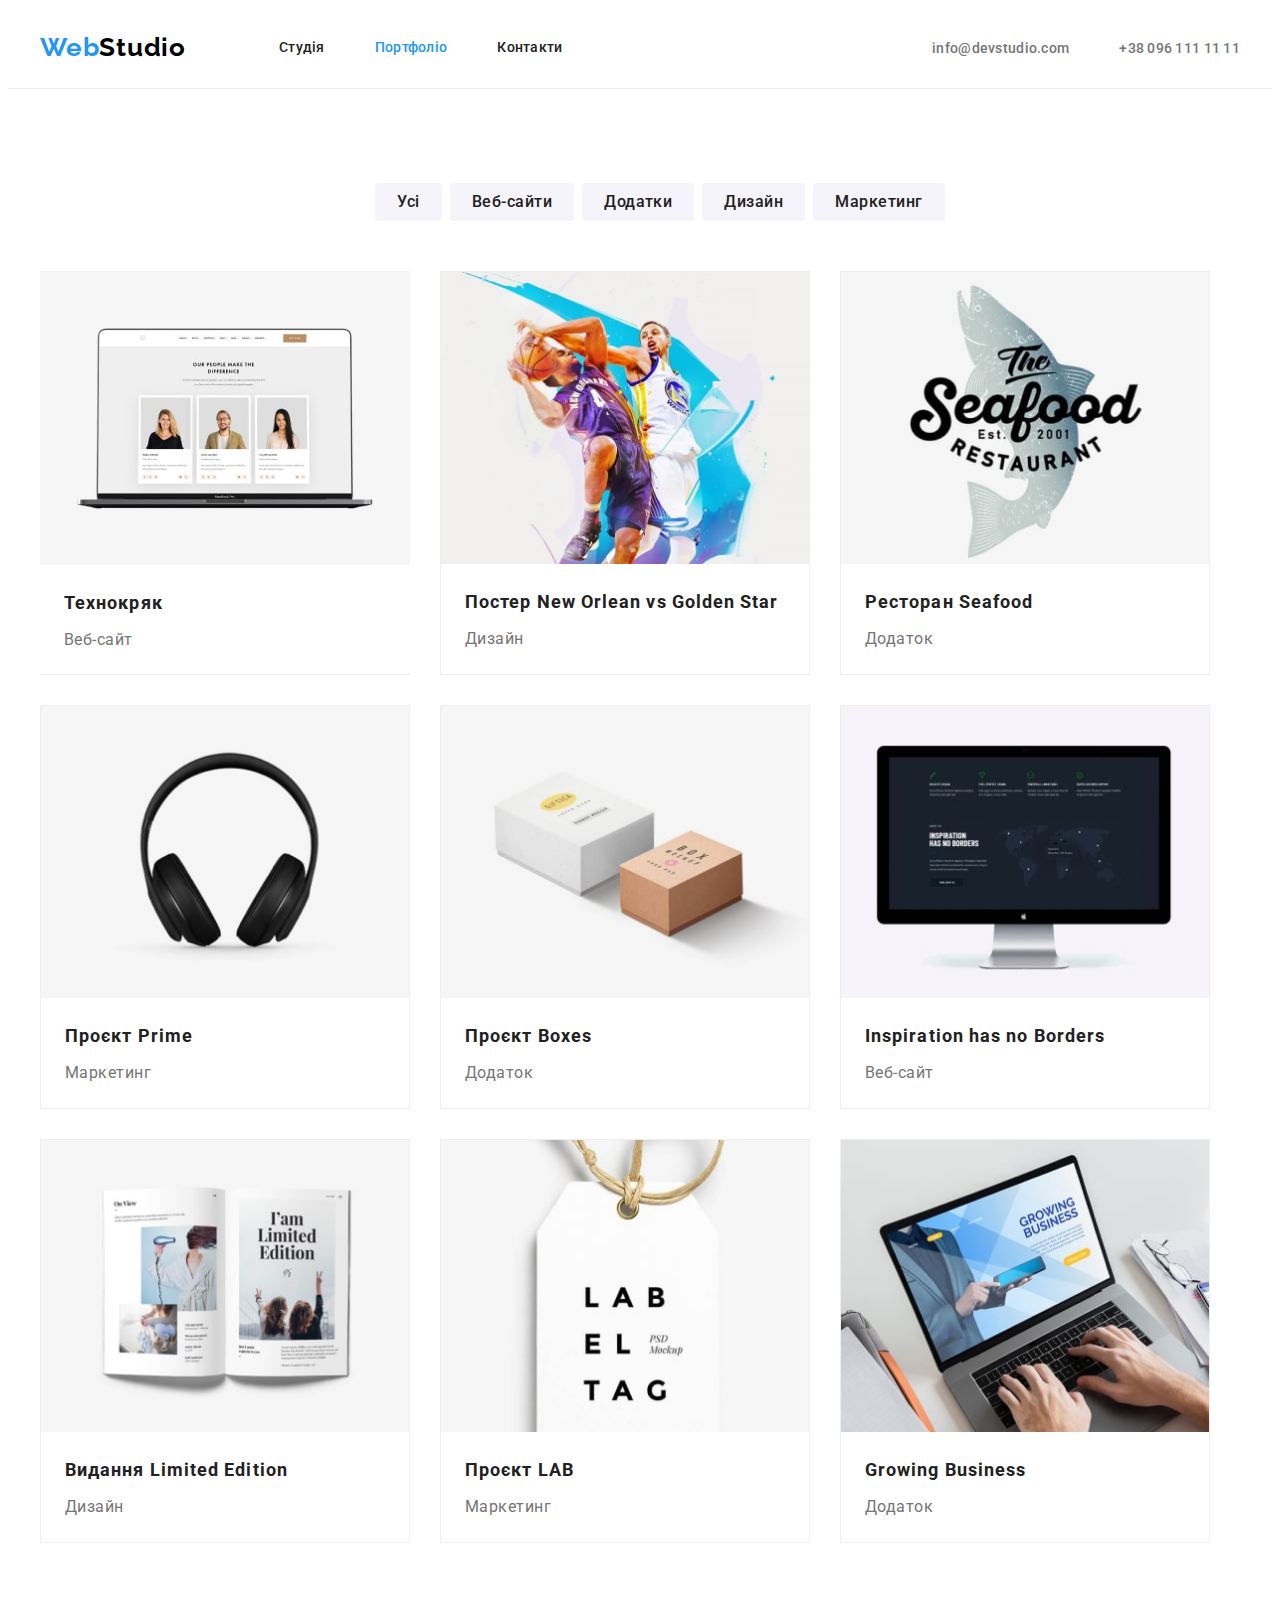
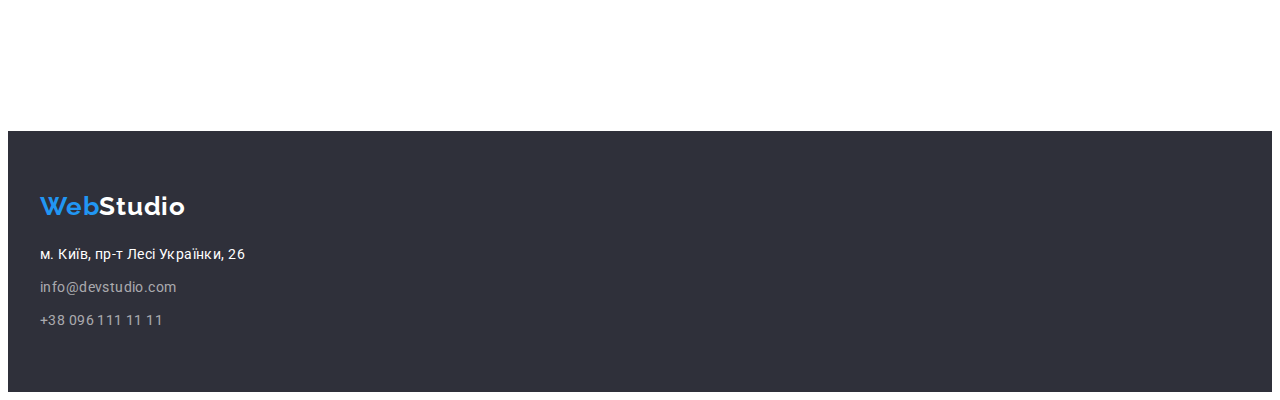
==== commit 0355d184: "fixed" ====
--- a/portfolio.html
+++ b/portfolio.html
@@ -48,7 +48,7 @@
     </header>
     <!--button list----->
     <main>
-      <section>
+      <section class="section">
         <div class="container">
           <h1 class="visually-hidden"></h1>
           <ul class="filter">
@@ -64,11 +64,11 @@
               <button type="button" class="btn-text">Маркетинг</button>
             </li>
           </ul>
-        </div>
-        <!-- Portfolio -->
-        <div class="container img-border">
+
+          <!-- Portfolio -->
+
           <ul class="list portfolio-card">
-            <li class="box">
+            <li class="box img-border">
               <img src="./portfolio-img/web.jpg" alt="laptop" width="370" height="294" />
               <h3 class="portfolio-title">Технокряк</h3>
               <p class="portfolio-descr">Веб-сайт</p>
--- a/css/styles.css
+++ b/css/styles.css
@@ -357,12 +357,14 @@
 
 .filter {
   display: flex;
-  margin: 100px 0 50px 0;
   justify-content: center;
   gap: 8px;
+  margin: 0;
+  margin-bottom: 50px;
 }
 
 .btn-text {
+  padding: 6px 22px;
   font-family: inherit;
   font-style: normal;
   font-weight: 500;
@@ -410,6 +412,8 @@
   color: var(--text-color);
   padding-top: 20px;
   margin-bottom: 4px;
+  padding-left: 24px;
+  padding-right: 24px;
 }
 
 .portfolio-descr {
@@ -418,6 +422,8 @@
   letter-spacing: 0.03em;
   color: var(--description-text-color);
   padding-bottom: 20px;
+  padding-left: 24px;
+  padding-right: 24px;
 }
 
 .portfolio-card {
@@ -427,5 +433,4 @@
   flex-basis: calc(100%-180px / 9);
   align-items: center;
   padding-bottom: 94px;
-  padding-top: 56px;
-}
+}
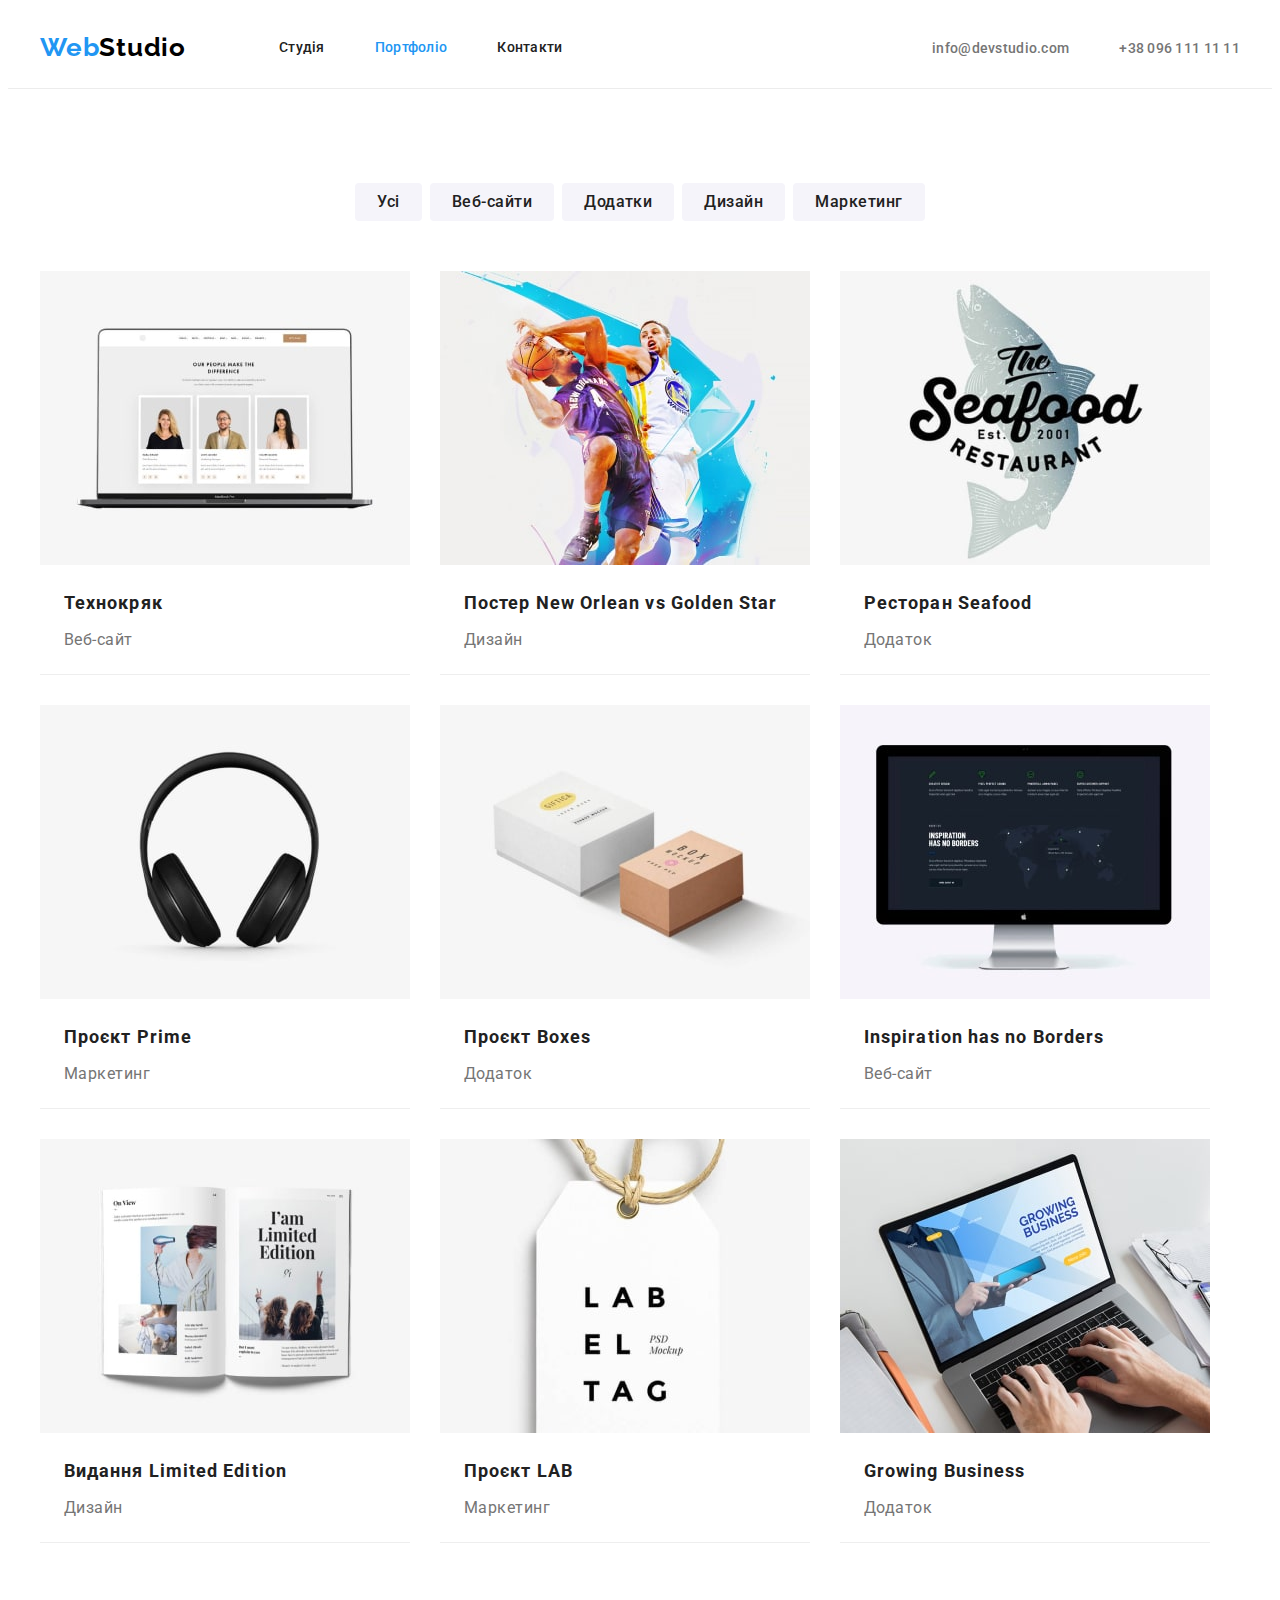
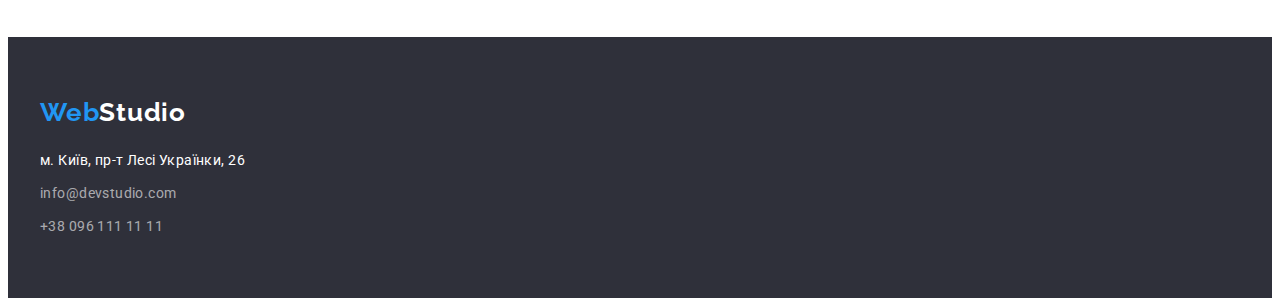
==== commit 352d2902: "fixed" ====
--- a/portfolio.html
+++ b/portfolio.html
@@ -73,42 +73,42 @@
               <h3 class="portfolio-title">Технокряк</h3>
               <p class="portfolio-descr">Веб-сайт</p>
             </li>
-            <li class="box">
+            <li class="box img-border">
               <img src="./portfolio-img/design.jpg" alt="basketboll" width="370" height="294" />
               <h3 class="portfolio-title">Постер New Orlean vs Golden Star</h3>
               <p class="portfolio-descr">Дизайн</p>
             </li>
-            <li class="box">
+            <li class="box img-border">
               <img src="./portfolio-img/app.jpg" alt="seafood logo" width="370" height="294" />
               <h3 class="portfolio-title">Ресторан Seafood</h3>
               <p class="portfolio-descr">Додаток</p>
             </li>
-            <li class="box">
+            <li class="box img-border">
               <img src="./portfolio-img/market.jpg" alt="headphones" width="370" height="294" />
               <h3 class="portfolio-title">Проєкт Prime</h3>
               <p class="portfolio-descr">Маркетинг</p>
             </li>
-            <li class="box">
+            <li class="box img-border">
               <img src="./portfolio-img/boxes.jpg" alt="two boxes" width="370" height="294" />
               <h3 class="portfolio-title">Проєкт Boxes</h3>
               <p class="portfolio-descr">Додаток</p>
             </li>
-            <li class="box">
+            <li class="box img-border">
               <img src="./portfolio-img/web2.jpg" alt="screen" width="370" height="294" />
               <h3 class="portfolio-title">Inspiration has no Borders</h3>
               <p class="portfolio-descr">Веб-сайт</p>
             </li>
-            <li class="box">
+            <li class="box img-border">
               <img src="./portfolio-img/book.jpg" alt="open book" width="370" height="294" />
               <h3 class="portfolio-title">Видання Limited Edition</h3>
               <p class="portfolio-descr">Дизайн</p>
             </li>
-            <li class="box">
+            <li class="box img-border">
               <img src="./portfolio-img/lab.jpg" alt="tag" width="370" height="294" />
               <h3 class="portfolio-title">Проєкт LAB</h3>
               <p class="portfolio-descr">Маркетинг</p>
             </li>
-            <li class="box">
+            <li class="box img-border">
               <img src="./portfolio-img/laptop.jpg" alt="open laptop" width="370" height="294" />
               <h3 class="portfolio-title">Growing Business</h3>
               <p class="portfolio-descr">Додаток</p>
--- a/css/styles.css
+++ b/css/styles.css
@@ -361,6 +361,7 @@
   gap: 8px;
   margin: 0;
   margin-bottom: 50px;
+  padding-left: 0;
 }
 
 .btn-text {
@@ -430,7 +431,6 @@
   display: flex;
   flex-wrap: wrap;
   gap: 30px;
-  flex-basis: calc(100%-180px / 9);
-  align-items: center;
-  padding-bottom: 94px;
-}
+  flex-basis: calc((100% - 60px) / 3);
+  align-items: center;
+}
